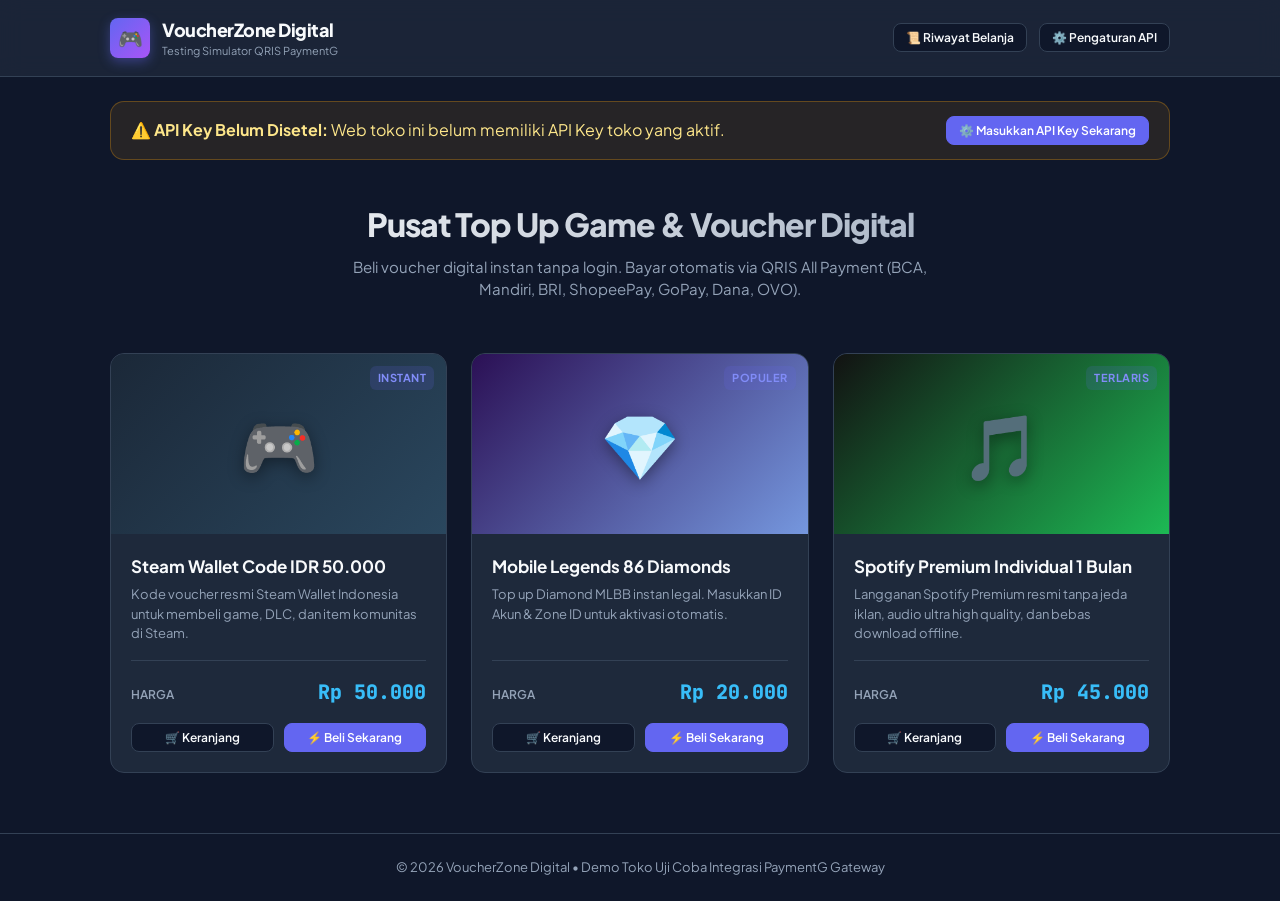
==== tokotest/index.html @ eee90ff5 "feat(tokotest): add static demo store for manual QRIS payment testing" ====
<!DOCTYPE html>
<html lang="id">
<head>
  <meta charset="UTF-8">
  <meta name="viewport" content="width=device-width, initial-scale=1.0">
  <title>VoucherZone — Toko Test QRIS PaymentG</title>
  <link rel="preconnect" href="https://fonts.googleapis.com">
  <link rel="preconnect" href="https://fonts.gstatic.com" crossorigin>
  <link href="https://fonts.googleapis.com/css2?family=JetBrains+Mono:wght@400;600;800&family=Plus+Jakarta+Sans:wght@400;500;600;700;800&display=swap" rel="stylesheet">
  <link rel="stylesheet" href="style.css">
</head>
<body>

  <!-- Navbar -->
  <header>
    <div class="container nav-container">
      <a href="index.html" class="logo-area">
        <div class="logo-icon">🎮</div>
        <div class="logo-text">
          <h1 id="brand-name">VoucherZone Digital</h1>
          <p>Testing Simulator QRIS PaymentG</p>
        </div>
      </a>
      <div class="nav-actions">
        <button class="btn btn-secondary btn-sm" onclick="openHistoryModal()">
          📜 Riwayat Belanja
        </button>
        <button class="btn btn-secondary btn-sm" onclick="openSettingsModal()" title="Konfigurasi API PaymentG">
          ⚙️ Pengaturan API
        </button>
      </div>
    </div>
  </header>

  <!-- Main Content -->
  <main class="container">

    <!-- Warning Banner: API Key Belum Dikonfigurasi -->
    <div id="config-warning-banner" class="banner banner-warning" style="display: none;">
      <div>
        <strong>⚠️ API Key Belum Disetel:</strong> Web toko ini belum memiliki API Key toko yang aktif.
      </div>
      <button class="btn btn-primary btn-sm" onclick="openSettingsModal()">
        ⚙️ Masukkan API Key Sekarang
      </button>
    </div>

    <!-- Info Banner: Riwayat Transaksi Tersimpan -->
    <div id="history-banner" class="banner banner-history" style="display: none;">
      <div>
        <strong>🛍️ Transaksi Tersimpan:</strong> Anda memiliki <span id="history-count">0</span> transaksi tersimpan di browser ini.
      </div>
      <button class="btn btn-secondary btn-sm" onclick="openHistoryModal()">
        Lihat Riwayat & Voucher
      </button>
    </div>

    <!-- Hero Title -->
    <section class="hero">
      <h2>Pusat Top Up Game & Voucher Digital</h2>
      <p>Beli voucher digital instan tanpa login. Bayar otomatis via QRIS All Payment (BCA, Mandiri, BRI, ShopeePay, GoPay, Dana, OVO).</p>
    </section>

    <!-- Product Grid -->
    <div class="product-grid" id="product-grid">
      <!-- Diisi otomatis oleh app.js -->
    </div>

  </main>

  <!-- Footer -->
  <footer>
    <div class="container">
      <p>© 2026 VoucherZone Digital • Demo Toko Uji Coba Integrasi PaymentG Gateway</p>
    </div>
  </footer>

  <!-- ========================================================================= -->
  <!-- MODALS -->
  <!-- ========================================================================= -->

  <!-- 1. Modal Alert Login Keranjang -->
  <div id="cart-alert-modal" class="modal-overlay">
    <div class="modal-card">
      <div class="modal-header">
        <h3>🔒 Login Diperlukan</h3>
        <button class="modal-close" onclick="closeCartAlertModal()">✕</button>
      </div>
      <div class="modal-body" style="text-align: center;">
        <div style="font-size: 48px; margin-bottom: 12px;">🛒</div>
        <p id="cart-alert-desc" style="color: var(--text-muted); font-size: 14px; margin-bottom: 20px;">
          Fitur keranjang belanja memerlukan login akun member toko.
        </p>
        <div style="background: rgba(99, 102, 241, 0.1); border: 1px dashed var(--primary); padding: 12px; border-radius: var(--radius-sm); margin-bottom: 20px; font-size: 13px; color: #c7d2fe;">
          💡 <b>Solusi Instan:</b> Anda dapat langsung membeli produk ini tanpa login dengan menekan tombol <b>Beli Sekarang</b>!
        </div>
        <button class="btn btn-primary btn-block" onclick="closeCartAlertModal()">
          Saya Mengerti
        </button>
      </div>
    </div>
  </div>

  <!-- 2. Modal Form Checkout Beli Sekarang -->
  <div id="checkout-modal" class="modal-overlay">
    <div class="modal-card">
      <div class="modal-header">
        <h3>⚡ Checkout Instan Tanpa Login</h3>
        <button class="modal-close" onclick="closeCheckoutModal()">✕</button>
      </div>
      <div class="modal-body">
        <!-- Rangkuman Produk Terpilih -->
        <div style="display: flex; align-items: center; gap: 14px; background: var(--bg-input); padding: 14px; border-radius: var(--radius-sm); border: 1px solid var(--border-color); margin-bottom: 20px;">
          <div id="checkout-product-icon" style="font-size: 36px;">🎮</div>
          <div style="flex-grow: 1;">
            <div id="checkout-product-title" style="font-weight: 700; font-size: 15px;">Product Name</div>
            <div id="checkout-product-price" style="font-weight: 800; color: #38bdf8; font-family: monospace;">Rp 0</div>
          </div>
        </div>

        <form onsubmit="submitCheckout(event)">
          <div class="form-group">
            <label>Nama Lengkap *</label>
            <input type="text" id="buyer-name" class="form-input" placeholder="Contoh: Budi Santoso" required value="Budi Santoso">
          </div>
          <div class="form-group">
            <label>Email Pengiriman *</label>
            <input type="email" id="buyer-email" class="form-input" placeholder="budi@example.com" required value="budi@example.com">
          </div>
          <div class="form-group">
            <label>Nomor WhatsApp *</label>
            <input type="tel" id="buyer-phone" class="form-input" placeholder="081234567890" required value="081298765432">
          </div>
          <div class="form-group">
            <label>Metode Pembayaran</label>
            <div style="background: var(--bg-input); border: 1px solid var(--border-focus); padding: 12px; border-radius: var(--radius-sm); display: flex; align-items: center; justify-content: space-between;">
              <div style="display: flex; align-items: center; gap: 10px;">
                <span style="font-size: 20px;">📱</span>
                <div>
                  <div style="font-weight: 700; font-size: 13.5px;">QRIS All Payment</div>
                  <div style="font-size: 11px; color: var(--text-muted);">BCA, Mandiri, BRI, ShopeePay, Dana, OVO, dll.</div>
                </div>
              </div>
              <span class="badge badge-success">Otomatis</span>
            </div>
          </div>
          <button type="submit" id="btn-submit-order" class="btn btn-primary btn-block" style="margin-top: 20px; padding: 13px;">
            Bayar Tagihan QRIS Sekarang
          </button>
        </form>
      </div>
    </div>
  </div>

  <!-- 3. Modal Tampilan Pembayaran QRIS & Polling Realtime -->
  <div id="payment-modal" class="modal-overlay">
    <div class="modal-card" style="max-width: 440px;">
      <div class="modal-header">
        <h3>📱 Pembayaran QRIS Dinamis</h3>
        <button class="modal-close" onclick="closePaymentModal()">✕</button>
      </div>
      <div class="modal-body qr-container">
        
        <div style="font-size: 12px; color: var(--text-muted); margin-bottom: 4px;">
          Invoice: <code id="pay-invoice-id" class="font-mono">-</code>
        </div>
        <div id="pay-product-name" style="font-weight: 700; font-size: 15px; margin-bottom: 12px;">Produk</div>

        <!-- Box Gambar QR Code -->
        <div class="qr-box">
          <img id="pay-qr-img" src="" alt="QRIS Code Pembayaran">
        </div>

        <!-- Nominal Wajib Transfer + Kode Unik -->
        <div class="exact-amount-card">
          <div class="exact-amount-title">Total Wajib Ditransfer Tepat:</div>
          <div class="exact-amount-val" id="pay-total-amount">Rp 0</div>
          <div class="unique-tag">Termasuk Kode Unik: <b id="pay-unique-code">+0</b></div>
        </div>

        <div style="font-size: 12px; color: #fde68a; margin-bottom: 12px;">
          ⚠️ Harap transfer <b>TEPAT</b> sesuai nominal di atas agar diverifikasi sistem otomatis.
        </div>

        <div class="status-pill badge-warning" style="background: rgba(245, 158, 11, 0.15); color: #f59e0b;">
          <span class="status-pulse"></span>
          <span>Menunggu Pembayaran Masuk...</span>
        </div>

        <div class="timer-pill" id="pay-timer">
          Selesaikan pembayaran dalam 15:00
        </div>

        <button id="btn-manual-check" class="btn btn-secondary btn-block" onclick="manualCheckCurrentPayment()">
          🔄 Cek Status Pembayaran Sekarang
        </button>

      </div>
    </div>
  </div>

  <!-- 4. Modal Riwayat Belanja di Browser -->
  <div id="history-modal" class="modal-overlay">
    <div class="modal-card">
      <div class="modal-header">
        <h3>📜 Riwayat Pesanan di Browser Ini</h3>
        <button class="modal-close" onclick="closeHistoryModal()">✕</button>
      </div>
      <div class="modal-body">
        <p style="font-size: 12.5px; color: var(--text-muted); margin-bottom: 16px;">
          Daftar pesanan digital yang pernah Anda selesaikan menggunakan browser ini (tersimpan di localStorage).
        </p>
        <div id="history-list" style="max-height: 380px; overflow-y: auto;">
          <!-- Diisi otomatis oleh app.js -->
        </div>
      </div>
    </div>
  </div>

  <!-- 5. Modal Pengaturan API (ENV Editor di Browser) -->
  <div id="settings-modal" class="modal-overlay">
    <div class="modal-card">
      <div class="modal-header">
        <h3>⚙️ Pengaturan Integrasi PaymentG</h3>
        <button class="modal-close" onclick="closeSettingsModal()">✕</button>
      </div>
      <div class="modal-body">
        <p style="font-size: 12.5px; color: var(--text-muted); margin-bottom: 16px;">
          Sesuaikan endpoint dan API Key toko yang terdaftar di PaymentG. Pengaturan disimpan langsung di browser Anda.
        </p>
        <form onsubmit="saveSettings(event)">
          <div class="form-group">
            <label>PaymentG API URL *</label>
            <input type="text" id="cfg-api-url" class="form-input" required placeholder="http://localhost:3200/api/sandbox">
            <div style="display: flex; gap: 8px; margin-top: 8px;">
              <button type="button" class="btn btn-secondary btn-sm" onclick="setPresetConfig('sandbox')">
                🧪 Set ke Sandbox Lokal
              </button>
              <button type="button" class="btn btn-secondary btn-sm" onclick="setPresetConfig('live')">
                🚀 Set ke Live Lokal
              </button>
            </div>
          </div>
          <div class="form-group">
            <label>X-API-Key Toko *</label>
            <input type="text" id="cfg-api-key" class="form-input" required placeholder="ak_sbx_xxxxxxxxxxxxxxxxxxxx">
            <small style="color: var(--text-muted); font-size: 11px; display: block; margin-top: 4px;">
              Dapatkan API Key di Dashboard PaymentG (Tab "Kelola Web Toko").
            </small>
          </div>
          <div class="form-group">
            <label>Nama Brand Toko</label>
            <input type="text" id="cfg-store-name" class="form-input" placeholder="VoucherZone Digital">
          </div>
          <button type="submit" class="btn btn-primary btn-block" style="margin-top: 20px;">
            Simpan Konfigurasi
          </button>
        </form>
      </div>
    </div>
  </div>

  <!-- Floating Toast Notification -->
  <div id="toast">Notifikasi</div>

  <!-- Scripts -->
  <script src="config.js"></script>
  <script src="app.js"></script>
</body>
</html>
---- tokotest/style.css ----
/* ==============================================================================
   TokoTest — Modern E-Commerce Stylesheet
   Theme: Sleek Dark / Indigo Accent
   ============================================================================== */

:root {
  --bg-body: #0f172a;
  --bg-card: #1e293b;
  --bg-card-hover: #24344d;
  --bg-input: #0f172a;
  --border-color: #334155;
  --border-focus: #6366f1;
  --text-main: #f8fafc;
  --text-muted: #94a3b8;
  --primary: #6366f1;
  --primary-hover: #4f46e5;
  --success: #10b981;
  --success-bg: rgba(16, 185, 129, 0.15);
  --warning: #f59e0b;
  --warning-bg: rgba(245, 158, 11, 0.15);
  --danger: #ef4444;
  --danger-bg: rgba(239, 68, 68, 0.15);
  --radius-sm: 8px;
  --radius-md: 14px;
  --radius-lg: 20px;
  --shadow: 0 10px 25px -5px rgba(0, 0, 0, 0.3), 0 8px 10px -6px rgba(0, 0, 0, 0.3);
}

* {
  box-sizing: border-box;
  margin: 0;
  padding: 0;
  font-family: 'Plus Jakarta Sans', -apple-system, BlinkMacSystemFont, "Segoe UI", Roboto, sans-serif;
}

body {
  background-color: var(--bg-body);
  color: var(--text-main);
  min-height: 100vh;
  display: flex;
  flex-direction: column;
  line-height: 1.5;
}

.container {
  width: 100%;
  max-width: 1100px;
  margin: 0 auto;
  padding: 0 20px;
}

/* --- Header & Navbar --- */
header {
  background: rgba(30, 41, 59, 0.8);
  backdrop-filter: blur(12px);
  border-bottom: 1px solid var(--border-color);
  position: sticky;
  top: 0;
  z-index: 50;
  padding: 16px 0;
}

.nav-container {
  display: flex;
  justify-content: space-between;
  align-items: center;
}

.logo-area {
  display: flex;
  align-items: center;
  gap: 12px;
  text-decoration: none;
}

.logo-icon {
  width: 40px;
  height: 40px;
  background: linear-gradient(135deg, #6366f1, #a855f7);
  border-radius: var(--radius-sm);
  display: flex;
  align-items: center;
  justify-content: center;
  font-size: 20px;
  box-shadow: 0 4px 12px rgba(99, 102, 241, 0.4);
}

.logo-text h1 {
  font-size: 18px;
  font-weight: 800;
  color: var(--text-main);
  letter-spacing: -0.5px;
}

.logo-text p {
  font-size: 11px;
  color: var(--text-muted);
}

.nav-actions {
  display: flex;
  align-items: center;
  gap: 12px;
}

/* --- Buttons --- */
.btn {
  display: inline-flex;
  align-items: center;
  justify-content: center;
  gap: 8px;
  padding: 9px 16px;
  font-size: 13.5px;
  font-weight: 600;
  border-radius: var(--radius-sm);
  border: 1px solid transparent;
  cursor: pointer;
  transition: all 0.2s ease;
  text-decoration: none;
}

.btn-primary {
  background: var(--primary);
  color: #fff;
  border-color: var(--primary);
}
.btn-primary:hover {
  background: var(--primary-hover);
}

.btn-secondary {
  background: var(--bg-input);
  color: var(--text-main);
  border-color: var(--border-color);
}
.btn-secondary:hover {
  background: #1e293b;
  border-color: #475569;
}

.btn-success {
  background: var(--success);
  color: #fff;
}
.btn-success:hover {
  background: #059669;
}

.btn-block {
  width: 100%;
}

.btn-sm {
  padding: 6px 12px;
  font-size: 12px;
}

/* --- Badges --- */
.badge {
  display: inline-flex;
  align-items: center;
  padding: 4px 8px;
  border-radius: 6px;
  font-size: 11px;
  font-weight: 700;
  text-transform: uppercase;
  letter-spacing: 0.5px;
}

.badge-success { background: var(--success-bg); color: var(--success); }
.badge-warning { background: var(--warning-bg); color: var(--warning); }
.badge-danger { background: var(--danger-bg); color: var(--danger); }
.badge-primary { background: rgba(99, 102, 241, 0.15); color: #818cf8; }

/* --- Banners --- */
.banner {
  padding: 14px 20px;
  border-radius: var(--radius-md);
  margin-top: 24px;
  display: flex;
  align-items: center;
  justify-content: space-between;
  gap: 16px;
}

.banner-warning {
  background: rgba(245, 158, 11, 0.1);
  border: 1px solid rgba(245, 158, 11, 0.3);
  color: #fde68a;
}

.banner-history {
  background: rgba(99, 102, 241, 0.1);
  border: 1px solid rgba(99, 102, 241, 0.3);
  color: #c7d2fe;
}

/* --- Hero Section --- */
.hero {
  padding: 40px 0 20px;
  text-align: center;
}

.hero h2 {
  font-size: 32px;
  font-weight: 800;
  letter-spacing: -1px;
  margin-bottom: 8px;
  background: linear-gradient(135deg, #fff, #94a3b8);
  -webkit-background-clip: text;
  -webkit-text-fill-color: transparent;
}

.hero p {
  color: var(--text-muted);
  font-size: 15px;
  max-width: 580px;
  margin: 0 auto;
}

/* --- Product Grid --- */
.product-grid {
  display: grid;
  grid-template-columns: repeat(auto-fit, minmax(300px, 1fr));
  gap: 24px;
  margin: 32px 0 60px;
}

.product-card {
  background: var(--bg-card);
  border: 1px solid var(--border-color);
  border-radius: var(--radius-md);
  overflow: hidden;
  display: flex;
  flex-direction: column;
  transition: transform 0.2s, border-color 0.2s, box-shadow 0.2s;
}

.product-card:hover {
  transform: translateY(-4px);
  border-color: #475569;
  box-shadow: var(--shadow);
}

.product-thumb {
  height: 180px;
  display: flex;
  align-items: center;
  justify-content: center;
  position: relative;
  overflow: hidden;
}

.product-thumb-steam {
  background: linear-gradient(135deg, #1b2838, #2a475e);
}
.product-thumb-mlbb {
  background: linear-gradient(135deg, #2b1055, #7597de);
}
.product-thumb-spotify {
  background: linear-gradient(135deg, #121212, #1db954);
}

.product-thumb-icon {
  font-size: 64px;
  filter: drop-shadow(0 4px 8px rgba(0,0,0,0.4));
}

.product-tag {
  position: absolute;
  top: 12px;
  right: 12px;
}

.product-body {
  padding: 20px;
  display: flex;
  flex-direction: column;
  flex-grow: 1;
}

.product-title {
  font-size: 17px;
  font-weight: 700;
  margin-bottom: 6px;
  color: var(--text-main);
}

.product-desc {
  font-size: 13px;
  color: var(--text-muted);
  margin-bottom: 16px;
  flex-grow: 1;
}

.product-footer {
  margin-top: auto;
  border-top: 1px solid var(--border-color);
  padding-top: 16px;
}

.price-row {
  display: flex;
  justify-content: space-between;
  align-items: baseline;
  margin-bottom: 16px;
}

.price-label {
  font-size: 12px;
  color: var(--text-muted);
  text-transform: uppercase;
  font-weight: 600;
}

.price-val {
  font-size: 20px;
  font-weight: 800;
  color: #38bdf8;
  font-family: 'JetBrains Mono', monospace;
}

.action-buttons {
  display: grid;
  grid-template-columns: 1fr 1fr;
  gap: 10px;
}

/* --- Modals --- */
.modal-overlay {
  position: fixed;
  inset: 0;
  background: rgba(0, 0, 0, 0.75);
  backdrop-filter: blur(6px);
  display: none;
  align-items: center;
  justify-content: center;
  z-index: 100;
  padding: 16px;
}

.modal-card {
  background: var(--bg-card);
  border: 1px solid var(--border-color);
  border-radius: var(--radius-lg);
  width: 100%;
  max-width: 480px;
  box-shadow: var(--shadow);
  overflow: hidden;
  animation: modalEnter 0.25s ease-out;
}

@keyframes modalEnter {
  from { opacity: 0; transform: scale(0.95); }
  to { opacity: 1; transform: scale(1); }
}

.modal-header {
  padding: 18px 24px;
  border-bottom: 1px solid var(--border-color);
  display: flex;
  justify-content: space-between;
  align-items: center;
}

.modal-header h3 {
  font-size: 17px;
  font-weight: 700;
}

.modal-close {
  background: none;
  border: none;
  color: var(--text-muted);
  font-size: 20px;
  cursor: pointer;
  padding: 4px;
  line-height: 1;
}
.modal-close:hover {
  color: var(--text-main);
}

.modal-body {
  padding: 24px;
}

/* --- Form Controls --- */
.form-group {
  margin-bottom: 16px;
}

.form-group label {
  display: block;
  font-size: 12.5px;
  font-weight: 600;
  margin-bottom: 6px;
  color: var(--text-muted);
}

.form-input {
  width: 100%;
  padding: 10px 14px;
  background: var(--bg-input);
  border: 1px solid var(--border-color);
  border-radius: var(--radius-sm);
  color: var(--text-main);
  font-size: 14px;
  outline: none;
  transition: border-color 0.2s;
}

.form-input:focus {
  border-color: var(--border-focus);
}

/* --- Checkout QR View --- */
.qr-container {
  text-align: center;
}

.qr-box {
  background: #fff;
  padding: 16px;
  border-radius: var(--radius-md);
  display: inline-block;
  margin: 16px auto;
  box-shadow: 0 4px 14px rgba(0,0,0,0.3);
}

.qr-box img {
  width: 220px;
  height: 220px;
  display: block;
}

.exact-amount-card {
  background: rgba(99, 102, 241, 0.1);
  border: 1px dashed var(--primary);
  border-radius: var(--radius-sm);
  padding: 14px;
  margin: 16px 0;
  text-align: center;
}

.exact-amount-title {
  font-size: 12px;
  color: #c7d2fe;
  font-weight: 600;
  text-transform: uppercase;
}

.exact-amount-val {
  font-size: 26px;
  font-weight: 800;
  color: #38bdf8;
  font-family: 'JetBrains Mono', monospace;
  margin: 4px 0;
}

.unique-tag {
  font-size: 11.5px;
  color: #fde68a;
  background: rgba(245, 158, 11, 0.15);
  padding: 3px 8px;
  border-radius: 4px;
  display: inline-block;
}

.timer-pill {
  font-size: 13px;
  color: var(--text-muted);
  margin-bottom: 16px;
}

.status-pill {
  display: inline-flex;
  align-items: center;
  gap: 6px;
  padding: 6px 14px;
  border-radius: 20px;
  font-size: 12px;
  font-weight: 700;
  margin-bottom: 16px;
}

.status-pulse {
  width: 8px;
  height: 8px;
  border-radius: 50%;
  background: currentColor;
  animation: pulse 1.5s infinite;
}

@keyframes pulse {
  0% { opacity: 0.3; transform: scale(0.9); }
  50% { opacity: 1; transform: scale(1.1); }
  100% { opacity: 0.3; transform: scale(0.9); }
}

/* --- Voucher Digital Result Box --- */
.voucher-box {
  background: linear-gradient(135deg, rgba(16, 185, 129, 0.15), rgba(6, 95, 70, 0.2));
  border: 1px solid rgba(16, 185, 129, 0.4);
  border-radius: var(--radius-md);
  padding: 20px;
  text-align: center;
  margin: 20px 0;
}

.voucher-token {
  font-family: 'JetBrains Mono', monospace;
  font-size: 20px;
  font-weight: 800;
  letter-spacing: 2px;
  color: #34d399;
  background: #0f172a;
  padding: 12px;
  border-radius: var(--radius-sm);
  border: 1px dashed rgba(52, 211, 153, 0.5);
  margin: 12px 0;
  word-break: break-all;
}

/* --- History List --- */
.history-item {
  background: var(--bg-input);
  border: 1px solid var(--border-color);
  border-radius: var(--radius-sm);
  padding: 14px;
  margin-bottom: 10px;
  display: flex;
  justify-content: space-between;
  align-items: center;
}

.history-item:hover {
  border-color: #475569;
}

/* --- Toast --- */
#toast {
  position: fixed;
  bottom: 24px;
  right: 24px;
  background: #1e293b;
  border: 1px solid #475569;
  color: #fff;
  padding: 12px 20px;
  border-radius: var(--radius-sm);
  box-shadow: var(--shadow);
  display: none;
  z-index: 200;
  font-size: 13.5px;
  font-weight: 600;
}

/* --- Footer --- */
footer {
  margin-top: auto;
  border-top: 1px solid var(--border-color);
  padding: 24px 0;
  text-align: center;
  font-size: 13px;
  color: var(--text-muted);
}
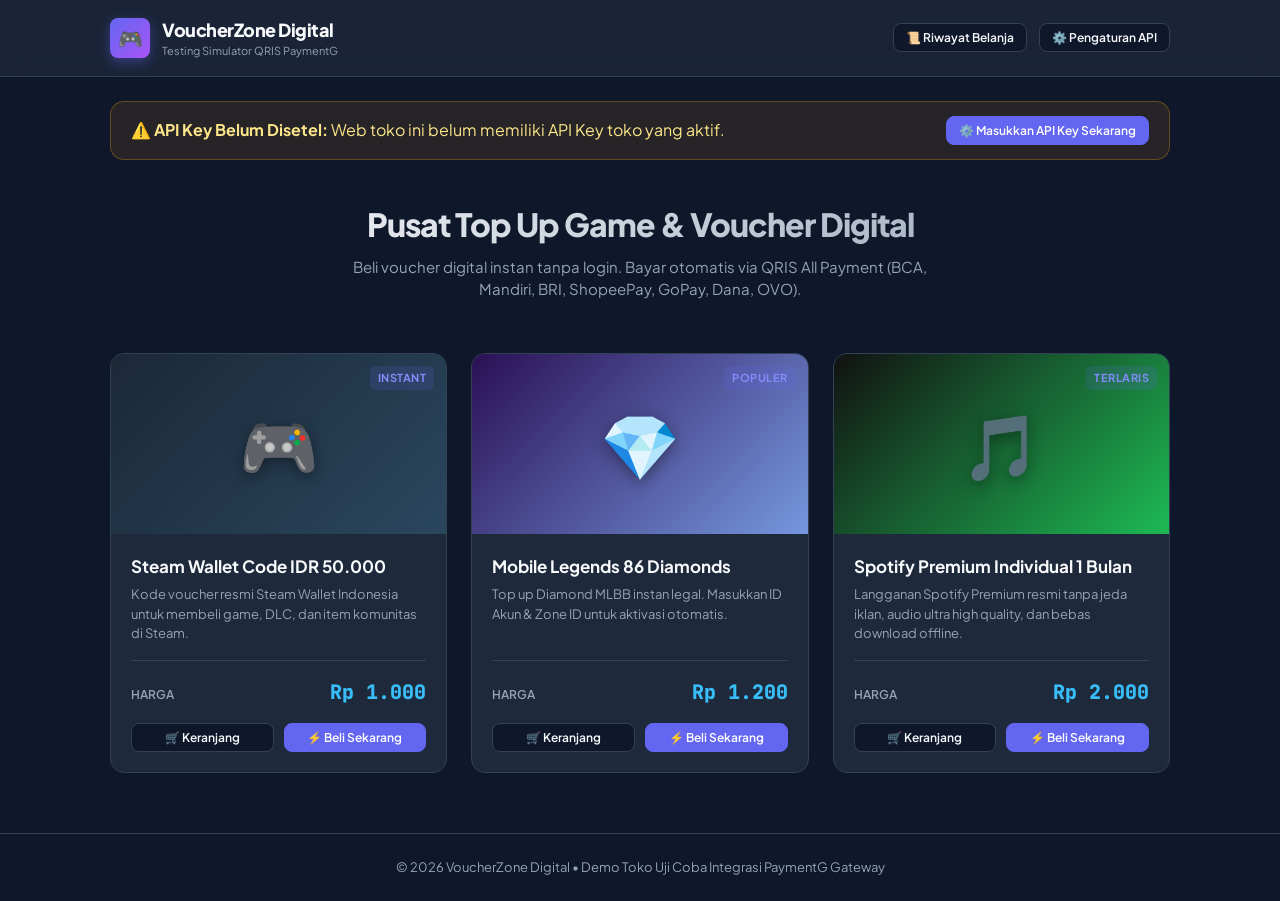
==== commit eb9bafa9: "feat(tokotest): add 1-click clear all order history button" ====
--- a/tokotest/index.html
+++ b/tokotest/index.html
@@ -207,9 +207,14 @@
         <button class="modal-close" onclick="closeHistoryModal()">✕</button>
       </div>
       <div class="modal-body">
-        <p style="font-size: 12.5px; color: var(--text-muted); margin-bottom: 16px;">
-          Daftar pesanan digital yang pernah Anda selesaikan menggunakan browser ini (tersimpan di localStorage).
-        </p>
+        <div style="display: flex; justify-content: space-between; align-items: center; margin-bottom: 16px;">
+          <p style="font-size: 12.5px; color: var(--text-muted); margin: 0;">
+            Tersimpan di localStorage browser Anda.
+          </p>
+          <button class="btn btn-secondary btn-sm" style="color: var(--danger); border-color: rgba(239, 68, 68, 0.4);" onclick="clearAllHistory()">
+            🗑️ Hapus Semua
+          </button>
+        </div>
         <div id="history-list" style="max-height: 380px; overflow-y: auto;">
           <!-- Diisi otomatis oleh app.js -->
         </div>
